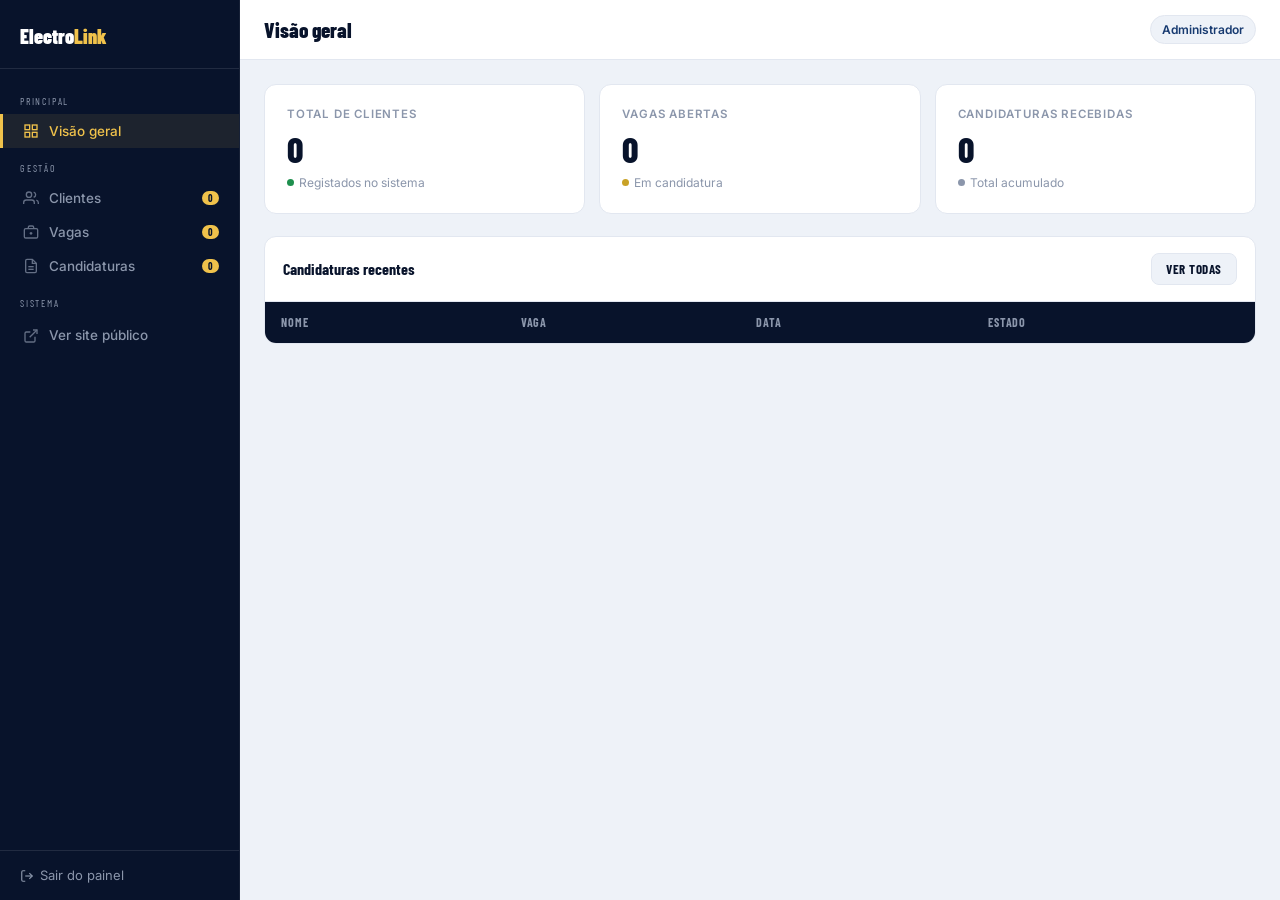
==== admin/index.html @ 3c78218d "feat: lançamento inicial ElectroLink" ====
<!DOCTYPE html>
<html lang="pt-MZ">
<head>
  <meta charset="UTF-8">
  <meta name="viewport" content="width=device-width, initial-scale=1.0">
  <title>ElectroLink — Painel de Administração</title>
  <link rel="preconnect" href="https://fonts.googleapis.com">
  <link rel="preconnect" href="https://fonts.gstatic.com" crossorigin>
  <link href="https://fonts.googleapis.com/css2?family=Barlow+Condensed:wght@500;600;700;800&family=Inter:wght@400;500;600;700&display=swap" rel="stylesheet">
  <link rel="stylesheet" href="../assets/css/admin.css">
</head>
<body>

<!-- ── SIDEBAR ── -->
<aside class="sidebar" id="sidebar">
  <div class="sidebar-logo">
    <!--
      LOGOTIPO — PAINEL
      Ficheiro: assets/images/logo-electrolink.png (versão branca recomendada)
    -->
    <img src="../assets/images/logo-electrolink.png" alt="ElectroLink"
         onerror="this.style.display='none';this.nextElementSibling.style.display='block';">
    <span class="logo-fallback" style="display:none;">Electro<span>Link</span></span>
  </div>

  <nav class="sidebar-nav">
    <div class="nav-section-label">Principal</div>
    <button class="nav-item active" onclick="showPanel('dashboard',this)">
      <svg viewBox="0 0 24 24" fill="none" stroke="currentColor" stroke-width="2"><rect x="3" y="3" width="7" height="7"/><rect x="14" y="3" width="7" height="7"/><rect x="3" y="14" width="7" height="7"/><rect x="14" y="14" width="7" height="7"/></svg>
      Visão geral
    </button>

    <div class="nav-section-label">Gestão</div>
    <button class="nav-item" onclick="showPanel('clientes',this)">
      <svg viewBox="0 0 24 24" fill="none" stroke="currentColor" stroke-width="2"><path d="M17 21v-2a4 4 0 00-4-4H5a4 4 0 00-4 4v2"/><circle cx="9" cy="7" r="4"/><path d="M23 21v-2a4 4 0 00-3-3.87"/><path d="M16 3.13a4 4 0 010 7.75"/></svg>
      Clientes
      <span class="nav-badge" id="badge-clientes">0</span>
    </button>
    <button class="nav-item" onclick="showPanel('vagas',this)">
      <svg viewBox="0 0 24 24" fill="none" stroke="currentColor" stroke-width="2"><rect x="2" y="7" width="20" height="14" rx="2"/><path d="M16 7V5a2 2 0 00-2-2h-4a2 2 0 00-2 2v2"/><line x1="12" y1="12" x2="12" y2="16"/><line x1="10" y1="14" x2="14" y2="14"/></svg>
      Vagas
      <span class="nav-badge" id="badge-vagas">0</span>
    </button>
    <button class="nav-item" onclick="showPanel('candidaturas',this)">
      <svg viewBox="0 0 24 24" fill="none" stroke="currentColor" stroke-width="2"><path d="M14 2H6a2 2 0 00-2 2v16a2 2 0 002 2h12a2 2 0 002-2V8z"/><path d="M14 2v6h6"/><line x1="16" y1="13" x2="8" y2="13"/><line x1="16" y1="17" x2="8" y2="17"/></svg>
      Candidaturas
      <span class="nav-badge" id="badge-candidaturas">0</span>
    </button>

    <div class="nav-section-label">Sistema</div>
    <a class="nav-item" href="../index.html" target="_blank">
      <svg viewBox="0 0 24 24" fill="none" stroke="currentColor" stroke-width="2"><path d="M18 13v6a2 2 0 01-2 2H5a2 2 0 01-2-2V8a2 2 0 012-2h6"/><polyline points="15 3 21 3 21 9"/><line x1="10" y1="14" x2="21" y2="3"/></svg>
      Ver site público
    </a>
  </nav>

  <div class="sidebar-footer">
    <a href="#" onclick="handleLogout(event)">
      <svg viewBox="0 0 24 24" fill="none" stroke="currentColor" stroke-width="2" style="width:14px;height:14px;"><path d="M9 21H5a2 2 0 01-2-2V5a2 2 0 012-2h4"/><polyline points="16 17 21 12 16 7"/><line x1="21" y1="12" x2="9" y2="12"/></svg>
      Sair do painel
    </a>
  </div>
</aside>

<!-- ── MAIN ── -->
<div class="main">

  <header class="topbar">
    <div style="display:flex;align-items:center;gap:10px;">
      <button class="btn-t ghost" id="sidebarToggle" style="display:none;" onclick="document.getElementById('sidebar').classList.toggle('open')">
        <svg viewBox="0 0 24 24" fill="none" stroke="currentColor" stroke-width="2" style="width:15px;height:15px;"><line x1="3" y1="12" x2="21" y2="12"/><line x1="3" y1="6" x2="21" y2="6"/><line x1="3" y1="18" x2="21" y2="18"/></svg>
      </button>
      <span class="topbar-title" id="topbarTitle">Visão geral</span>
    </div>
    <div class="topbar-right">
      <span class="admin-pill">Administrador</span>
    </div>
  </header>

  <div class="content">

    <!-- ══ DASHBOARD ══ -->
    <div class="panel active" id="panel-dashboard">
      <div class="stats-row">
        <div class="stat-card">
          <div class="s-label">Total de clientes</div>
          <div class="s-value" id="stat-clientes">0</div>
          <div class="s-sub"><span class="dot dot-green"></span>Registados no sistema</div>
        </div>
        <div class="stat-card">
          <div class="s-label">Vagas abertas</div>
          <div class="s-value" id="stat-vagas">0</div>
          <div class="s-sub"><span class="dot dot-gold"></span>Em candidatura</div>
        </div>
        <div class="stat-card">
          <div class="s-label">Candidaturas recebidas</div>
          <div class="s-value" id="stat-candidaturas">0</div>
          <div class="s-sub"><span class="dot dot-gray"></span>Total acumulado</div>
        </div>
      </div>

      <div class="table-wrap">
        <div class="table-title">
          <h3>Candidaturas recentes</h3>
          <button class="btn-t ghost" onclick="showPanel('candidaturas',document.querySelectorAll('.nav-item')[3])">Ver todas</button>
        </div>
        <table>
          <thead><tr><th>Nome</th><th>Vaga</th><th>Data</th><th>Estado</th></tr></thead>
          <tbody id="dash-cand-tbody"></tbody>
        </table>
      </div>
    </div>

    <!-- ══ CLIENTES ══ -->
    <div class="panel" id="panel-clientes">
      <div class="toolbar">
        <div class="toolbar-left">
          <div class="search-box">
            <svg viewBox="0 0 24 24" fill="none" stroke="currentColor" stroke-width="2"><circle cx="11" cy="11" r="8"/><line x1="21" y1="21" x2="16.65" y2="16.65"/></svg>
            <input type="text" placeholder="Pesquisar cliente…" oninput="filterClientes(this.value)">
          </div>
        </div>
        <button class="btn-t primary" onclick="openDrawer('drawer-cliente')">
          <svg viewBox="0 0 24 24" fill="none" stroke="currentColor" stroke-width="2.5" style="width:13px;height:13px;"><line x1="12" y1="5" x2="12" y2="19"/><line x1="5" y1="12" x2="19" y2="12"/></svg>
          Novo cliente
        </button>
      </div>
      <div class="table-wrap">
        <table>
          <thead><tr><th>Nome</th><th>Contacto</th><th>Serviço</th><th>Localidade</th><th>Estado</th><th>Acções</th></tr></thead>
          <tbody id="clientes-tbody"></tbody>
        </table>
      </div>
    </div>

    <!-- ══ VAGAS ══ -->
    <div class="panel" id="panel-vagas">
      <div style="display:flex;justify-content:flex-end;margin-bottom:14px;">
        <button class="btn-t primary" onclick="openDrawer('drawer-vaga')">
          <svg viewBox="0 0 24 24" fill="none" stroke="currentColor" stroke-width="2.5" style="width:13px;height:13px;"><line x1="12" y1="5" x2="12" y2="19"/><line x1="5" y1="12" x2="19" y2="12"/></svg>
          Abrir nova vaga
        </button>
      </div>
      <div id="vagas-list"></div>
    </div>

    <!-- ══ CANDIDATURAS ══ -->
    <div class="panel" id="panel-candidaturas">
      <div class="toolbar">
        <div class="toolbar-left">
          <div class="search-box">
            <svg viewBox="0 0 24 24" fill="none" stroke="currentColor" stroke-width="2"><circle cx="11" cy="11" r="8"/><line x1="21" y1="21" x2="16.65" y2="16.65"/></svg>
            <input type="text" placeholder="Pesquisar candidato…" oninput="filterCandidaturas(this.value)">
          </div>
          <select class="filter-sel" onchange="filterCandByState(this.value)">
            <option value="">Todos os estados</option>
            <option value="pendente">Pendente</option>
            <option value="em-analise">Em análise</option>
            <option value="aprovado">Aprovado</option>
            <option value="rejeitado">Rejeitado</option>
          </select>
        </div>
      </div>
      <div class="table-wrap">
        <table>
          <thead><tr><th>Candidato</th><th>Vaga</th><th>Contacto</th><th>Data</th><th>Estado</th><th>Acções</th></tr></thead>
          <tbody id="candidaturas-tbody"></tbody>
        </table>
      </div>
    </div>

  </div>
</div>

<!-- ── DRAWER CLIENTE ── -->
<div class="drawer-overlay" id="drawer-cliente">
  <div class="drawer">
    <div class="drawer-header">
      <h3>Novo cliente</h3>
      <button class="drawer-close" onclick="closeDrawer('drawer-cliente')">✕</button>
    </div>
    <div class="form-grid">
      <div class="field full"><label>Nome completo *</label><input type="text" id="cli-nome" placeholder="Nome do cliente"></div>
      <div class="field"><label>Telefone *</label><input type="tel" id="cli-tel" placeholder="84 000 0000"></div>
      <div class="field"><label>Email</label><input type="email" id="cli-email" placeholder="email@exemplo.com"></div>
      <div class="field full">
        <label>Serviço *</label>
        <select id="cli-servico">
          <option value="">Seleccionar…</option>
          <option>Instalação Eléctrica</option>
          <option>Projecto de Instalação Eléctrica</option>
          <option>Manutenção Eléctrica</option>
          <option>Refrigeração</option>
          <option>Outro</option>
        </select>
      </div>
      <div class="field full"><label>Localidade</label><input type="text" id="cli-local" placeholder="Bairro / Cidade"></div>
      <div class="field full"><label>Observações</label><textarea id="cli-obs" placeholder="Notas internas sobre o pedido"></textarea></div>
    </div>
    <div class="drawer-actions">
      <button class="btn-t primary" onclick="salvarCliente()">Guardar</button>
      <button class="btn-t ghost" onclick="closeDrawer('drawer-cliente')">Cancelar</button>
    </div>
  </div>
</div>

<!-- ── DRAWER VAGA ── -->
<div class="drawer-overlay" id="drawer-vaga">
  <div class="drawer">
    <div class="drawer-header">
      <h3>Abrir nova vaga</h3>
      <button class="drawer-close" onclick="closeDrawer('drawer-vaga')">✕</button>
    </div>
    <div class="form-grid">
      <div class="field full"><label>Título da vaga *</label><input type="text" id="vaga-titulo" placeholder="Ex: Técnico Electricista"></div>
      <div class="field full">
        <label>Área *</label>
        <select id="vaga-area">
          <option value="">Seleccionar…</option>
          <option>Instalação Eléctrica</option>
          <option>Manutenção Eléctrica</option>
          <option>Refrigeração</option>
          <option>Projecto Técnico</option>
          <option>Administrativo</option>
        </select>
      </div>
      <div class="field"><label>Localidade</label><input type="text" id="vaga-local" placeholder="Maputo"></div>
      <div class="field">
        <label>Tipo de contrato</label>
        <select id="vaga-contrato">
          <option>Efectivo</option>
          <option>Prestação de serviços</option>
          <option>Estágio</option>
        </select>
      </div>
      <div class="field"><label>Prazo limite</label><input type="date" id="vaga-prazo"></div>
      <div class="field"><label>Nº de vagas</label><input type="number" id="vaga-num" placeholder="1" min="1"></div>
      <div class="field full"><label>Descrição *</label><textarea id="vaga-desc" rows="5" placeholder="Responsabilidades e requisitos da vaga"></textarea></div>
    </div>
    <div class="drawer-actions">
      <button class="btn-t primary" onclick="salvarVaga()">Publicar vaga</button>
      <button class="btn-t ghost" onclick="closeDrawer('drawer-vaga')">Cancelar</button>
    </div>
  </div>
</div>

<!-- ── DRAWER DETALHE CANDIDATURA ── -->
<div class="drawer-overlay" id="drawer-cand-detail">
  <div class="drawer">
    <div class="drawer-header">
      <h3>Detalhe da candidatura</h3>
      <button class="drawer-close" onclick="closeDrawer('drawer-cand-detail')">✕</button>
    </div>
    <div id="cand-detail-content"></div>
    <div class="drawer-actions" id="cand-detail-actions"></div>
  </div>
</div>

<script src="../assets/js/admin.js"></script>
</body>
</html>
---- assets/css/admin.css ----
/* ═══════════════════════════════════════════════
   ElectroLink — admin.css
   ═══════════════════════════════════════════════ */

:root {
  --navy-deep:  #08132b;
  --navy:       #0f2957;
  --navy-mid:   #173a70;
  --gold:       #c9a227;
  --gold-bright:#f0c24b;
  --white:      #ffffff;
  --ice:        #eef2f8;
  --gray-100:   #f6f8fc;
  --gray-200:   #e2e7f0;
  --gray-400:   #8b96ab;
  --gray-600:   #5a657c;
  --green:      #1e8f4e;
  --green-bg:   rgba(46,160,90,0.12);
  --red:        #c0392b;
  --red-bg:     rgba(192,57,43,0.10);
  --line:       rgba(255,255,255,0.10);
  --radius:     12px;
  --sidebar-w:  240px;
}

*, *::before, *::after { margin:0; padding:0; box-sizing:border-box; }
body { font-family:'Inter',sans-serif; background:var(--ice); color:var(--navy-deep); line-height:1.6; min-height:100vh; display:flex; -webkit-font-smoothing:antialiased; }
a { text-decoration:none; color:inherit; }
ul { list-style:none; }
button { cursor:pointer; font-family:inherit; }
h1,h2,h3,h4 { font-family:'Barlow Condensed',sans-serif; font-weight:800; line-height:1.1; }
input,select,textarea { font-family:'Inter',sans-serif; }

/* ── SIDEBAR ── */
.sidebar {
  width:var(--sidebar-w); flex-shrink:0;
  background:var(--navy-deep);
  display:flex; flex-direction:column;
  min-height:100vh; position:sticky; top:0;
  border-right:1px solid rgba(255,255,255,0.06);
}
.sidebar-logo {
  padding:20px 20px 16px;
  border-bottom:1px solid var(--line);
  display:flex; align-items:center; gap:10px;
}
.sidebar-logo img { height:30px; width:auto; }
.logo-fallback { font-family:'Barlow Condensed',sans-serif; font-weight:900; font-size:20px; color:var(--white); }
.logo-fallback span { color:var(--gold-bright); }

.sidebar-nav { flex:1; padding:12px 0; }
.nav-section-label {
  font-family:'Barlow Condensed',sans-serif; font-size:10px; letter-spacing:0.18em;
  text-transform:uppercase; color:var(--gray-400); padding:12px 20px 5px;
}
.nav-item {
  display:flex; align-items:center; gap:10px;
  padding:9px 20px; font-size:13.5px; font-weight:500;
  color:var(--gray-400); cursor:pointer; border:none; background:none;
  width:100%; text-align:left; border-left:3px solid transparent;
  transition:all 0.15s;
}
.nav-item svg { width:16px; height:16px; flex-shrink:0; opacity:0.7; }
.nav-item:hover { background:rgba(255,255,255,0.05); color:var(--white); }
.nav-item.active { background:rgba(240,194,75,0.09); color:var(--gold-bright); border-left-color:var(--gold-bright); }
.nav-item.active svg { opacity:1; }
.nav-badge {
  margin-left:auto; background:var(--gold-bright); color:var(--navy-deep);
  font-size:10px; font-weight:700; padding:1px 6px; border-radius:999px;
  font-family:'Barlow Condensed',sans-serif;
}
.sidebar-footer { padding:14px 20px; border-top:1px solid var(--line); }
.sidebar-footer a { color:var(--gray-400); display:flex; align-items:center; gap:6px; font-size:13px; }
.sidebar-footer a:hover { color:var(--gold-bright); }

/* ── MAIN ── */
.main { flex:1; display:flex; flex-direction:column; min-height:100vh; overflow:hidden; }

.topbar {
  background:var(--white); border-bottom:1px solid var(--gray-200);
  padding:0 24px; height:60px;
  display:flex; align-items:center; justify-content:space-between;
  position:sticky; top:0; z-index:10;
}
.topbar-title { font-family:'Barlow Condensed',sans-serif; font-size:21px; font-weight:800; color:var(--navy-deep); }
.topbar-right { display:flex; align-items:center; gap:12px; }
.admin-pill { font-size:12px; font-weight:600; color:var(--navy-mid); background:var(--ice); border:1px solid var(--gray-200); padding:4px 11px; border-radius:999px; }

.btn-t {
  display:inline-flex; align-items:center; gap:6px;
  padding:7px 14px; border-radius:8px; font-size:13px; font-weight:700;
  font-family:'Barlow Condensed',sans-serif; letter-spacing:0.04em; text-transform:uppercase;
  border:1px solid transparent; cursor:pointer; transition:all 0.15s;
}
.btn-t.primary { background:var(--gold); color:var(--navy-deep); border-color:var(--gold); }
.btn-t.primary:hover { background:var(--gold-bright); }
.btn-t.ghost { background:var(--ice); color:var(--navy-deep); border-color:var(--gray-200); }
.btn-t.ghost:hover { border-color:var(--gold); color:var(--gold); }
.btn-t.danger { background:var(--red-bg); color:var(--red); border-color:rgba(192,57,43,0.25); }
.btn-t.danger:hover { background:var(--red); color:var(--white); }
.btn-t svg { width:13px; height:13px; }

.content { flex:1; padding:24px; }

/* ── PAINÉIS ── */
.panel { display:none; }
.panel.active { display:block; }

/* ── STATS ── */
.stats-row { display:grid; grid-template-columns:repeat(3,1fr); gap:14px; margin-bottom:22px; }
.stat-card { background:var(--white); border:1px solid var(--gray-200); border-radius:var(--radius); padding:20px 22px; }
.stat-card .s-label { font-size:11.5px; font-weight:600; color:var(--gray-400); text-transform:uppercase; letter-spacing:0.07em; margin-bottom:8px; }
.stat-card .s-value { font-family:'Barlow Condensed',sans-serif; font-size:36px; font-weight:800; color:var(--navy-deep); line-height:1; }
.stat-card .s-sub { font-size:12px; color:var(--gray-400); margin-top:6px; display:flex; align-items:center; gap:5px; }
.dot { width:7px; height:7px; border-radius:50%; display:inline-block; }
.dot-green { background:var(--green); }
.dot-gold  { background:var(--gold); }
.dot-gray  { background:var(--gray-400); }

/* ── TOOLBAR ── */
.toolbar {
  display:flex; align-items:center; justify-content:space-between; flex-wrap:wrap; gap:10px;
  background:var(--white); border:1px solid var(--gray-200); border-radius:var(--radius);
  padding:12px 16px; margin-bottom:14px;
}
.toolbar-left { display:flex; align-items:center; gap:8px; flex-wrap:wrap; }
.search-box { display:flex; align-items:center; gap:7px; background:var(--ice); border:1px solid var(--gray-200); border-radius:8px; padding:6px 12px; }
.search-box svg { width:14px; height:14px; color:var(--gray-400); flex-shrink:0; }
.search-box input { border:none; background:transparent; font-size:13px; color:var(--navy-deep); outline:none; width:170px; }
.search-box input::placeholder { color:var(--gray-400); }
.filter-sel { background:var(--ice); border:1px solid var(--gray-200); border-radius:8px; padding:7px 10px; font-size:13px; color:var(--navy-deep); outline:none; cursor:pointer; }

/* ── TABELA ── */
.table-wrap { background:var(--white); border:1px solid var(--gray-200); border-radius:var(--radius); overflow:hidden; }
.table-title { padding:16px 18px; border-bottom:1px solid var(--gray-200); display:flex; justify-content:space-between; align-items:center; }
.table-title h3 { font-size:16px; font-weight:700; }
table { width:100%; border-collapse:collapse; font-size:13.5px; }
thead tr { background:var(--navy-deep); }
thead th { padding:11px 16px; text-align:left; font-family:'Barlow Condensed',sans-serif; font-weight:700; font-size:12px; letter-spacing:0.07em; text-transform:uppercase; color:var(--gray-400); }
tbody tr { border-bottom:1px solid var(--gray-200); transition:background 0.12s; }
tbody tr:last-child { border-bottom:none; }
tbody tr:hover { background:var(--gray-100); }
td { padding:12px 16px; color:var(--navy-deep); vertical-align:middle; }
td.muted { color:var(--gray-600); }

/* ── BADGE ── */
.badge {
  display:inline-flex; align-items:center; gap:4px;
  font-family:'Barlow Condensed',sans-serif; font-size:11px; font-weight:700;
  letter-spacing:0.06em; text-transform:uppercase; padding:3px 9px; border-radius:999px;
}
.b-green  { background:var(--green-bg); color:var(--green); }
.b-gold   { background:rgba(201,162,39,0.13); color:var(--gold); }
.b-gray   { background:var(--gray-200); color:var(--gray-600); }
.b-red    { background:var(--red-bg); color:var(--red); }
.b-navy   { background:rgba(15,41,87,0.1); color:var(--navy-mid); }

/* ── ACÇÕES ── */
.actions { display:flex; align-items:center; gap:5px; }
.btn-a {
  display:inline-flex; align-items:center; gap:3px;
  padding:4px 9px; border-radius:6px; font-size:11.5px; font-weight:700;
  font-family:'Barlow Condensed',sans-serif; letter-spacing:0.04em; text-transform:uppercase;
  border:1px solid transparent; cursor:pointer; transition:all 0.15s; background:none;
}
.btn-a svg { width:12px; height:12px; }
.btn-a.view   { color:var(--navy-mid); border-color:var(--gray-200); }
.btn-a.view:hover   { background:var(--navy-mid); color:var(--white); }
.btn-a.edit   { color:var(--gold); border-color:rgba(201,162,39,0.3); }
.btn-a.edit:hover   { background:var(--gold); color:var(--navy-deep); }
.btn-a.del    { color:var(--red); border-color:rgba(192,57,43,0.2); }
.btn-a.del:hover    { background:var(--red); color:var(--white); }
.btn-a.close-v { color:var(--gray-600); border-color:var(--gray-200); }
.btn-a.close-v:hover { background:var(--gray-200); }

/* ── EMPTY STATE ── */
.empty-state { padding:48px 20px; text-align:center; display:flex; flex-direction:column; align-items:center; gap:10px; }
.empty-state svg { width:36px; height:36px; color:var(--gray-400); opacity:0.45; }
.empty-state strong { font-family:'Barlow Condensed',sans-serif; font-size:18px; color:var(--gray-600); }
.empty-state p { font-size:13.5px; color:var(--gray-400); max-width:280px; }

/* ── DRAWER ── */
.drawer-overlay {
  position:fixed; inset:0; z-index:200;
  background:rgba(8,19,43,0.6);
  opacity:0; visibility:hidden; transition:opacity .2s, visibility .2s;
  display:flex; justify-content:flex-end;
}
.drawer-overlay.open { opacity:1; visibility:visible; }
.drawer {
  width:100%; max-width:500px; background:var(--white);
  height:100%; overflow-y:auto; padding:26px;
  transform:translateX(28px); transition:transform .22s ease;
}
.drawer-overlay.open .drawer { transform:translateX(0); }
.drawer-header { display:flex; justify-content:space-between; align-items:center; margin-bottom:22px; padding-bottom:16px; border-bottom:1px solid var(--gray-200); }
.drawer-header h3 { font-size:21px; }
.drawer-close { background:none; border:none; font-size:20px; cursor:pointer; color:var(--gray-400); padding:4px; }
.drawer-close:hover { color:var(--navy-deep); }

.form-grid { display:grid; grid-template-columns:1fr 1fr; gap:14px; }
.form-grid .full { grid-column:1/-1; }
.field { display:flex; flex-direction:column; gap:4px; }
.field label { font-size:12px; font-weight:600; color:var(--gray-600); }
.field input, .field select, .field textarea {
  border:1px solid var(--gray-200); border-radius:8px; padding:8px 12px;
  font-size:13.5px; color:var(--navy-deep); outline:none; transition:border-color 0.15s;
}
.field input:focus, .field select:focus, .field textarea:focus { border-color:var(--gold); }
.field textarea { resize:vertical; min-height:85px; }
.drawer-actions { display:flex; gap:10px; margin-top:20px; padding-top:16px; border-top:1px solid var(--gray-200); }

/* ── DETALHE CANDIDATURA ── */
.detail-section { margin-bottom:20px; }
.detail-section h4 { font-family:'Barlow Condensed',sans-serif; font-size:12px; letter-spacing:0.12em; text-transform:uppercase; color:var(--gray-400); border-bottom:1px solid var(--gray-200); padding-bottom:5px; margin-bottom:10px; }
.detail-row { display:flex; gap:10px; font-size:13px; margin-bottom:7px; }
.detail-row b { color:var(--navy-deep); min-width:110px; flex-shrink:0; }
.detail-row span { color:var(--gray-600); }

/* ── VAGA CARD ── */
.vaga-card {
  background:var(--white); border:1px solid var(--gray-200); border-radius:var(--radius);
  padding:20px 22px; margin-bottom:12px;
  display:grid; grid-template-columns:1fr auto; gap:14px; align-items:center;
  transition:border-color 0.18s;
}
.vaga-card:hover { border-color:var(--gold); }
.vaga-card h3 { font-size:19px; color:var(--navy-deep); margin-bottom:4px; }
.vaga-meta { font-size:12.5px; color:var(--gray-400); display:flex; gap:12px; flex-wrap:wrap; margin-top:7px; }
.vaga-meta span { display:inline-flex; align-items:center; gap:4px; }
.vaga-meta svg { width:12px; height:12px; }
.vaga-acts { display:flex; flex-direction:column; align-items:flex-end; gap:7px; }

/* ── RESPONSIVE ── */
@media(max-width:860px) {
  .stats-row { grid-template-columns:1fr 1fr; }
  .sidebar { position:fixed; left:-100%; z-index:100; transition:left .25s; }
  .sidebar.open { left:0; }
}
@media(max-width:560px) {
  .stats-row { grid-template-columns:1fr; }
  .form-grid { grid-template-columns:1fr; }
  .content { padding:14px; }
  .topbar { padding:0 14px; }
}
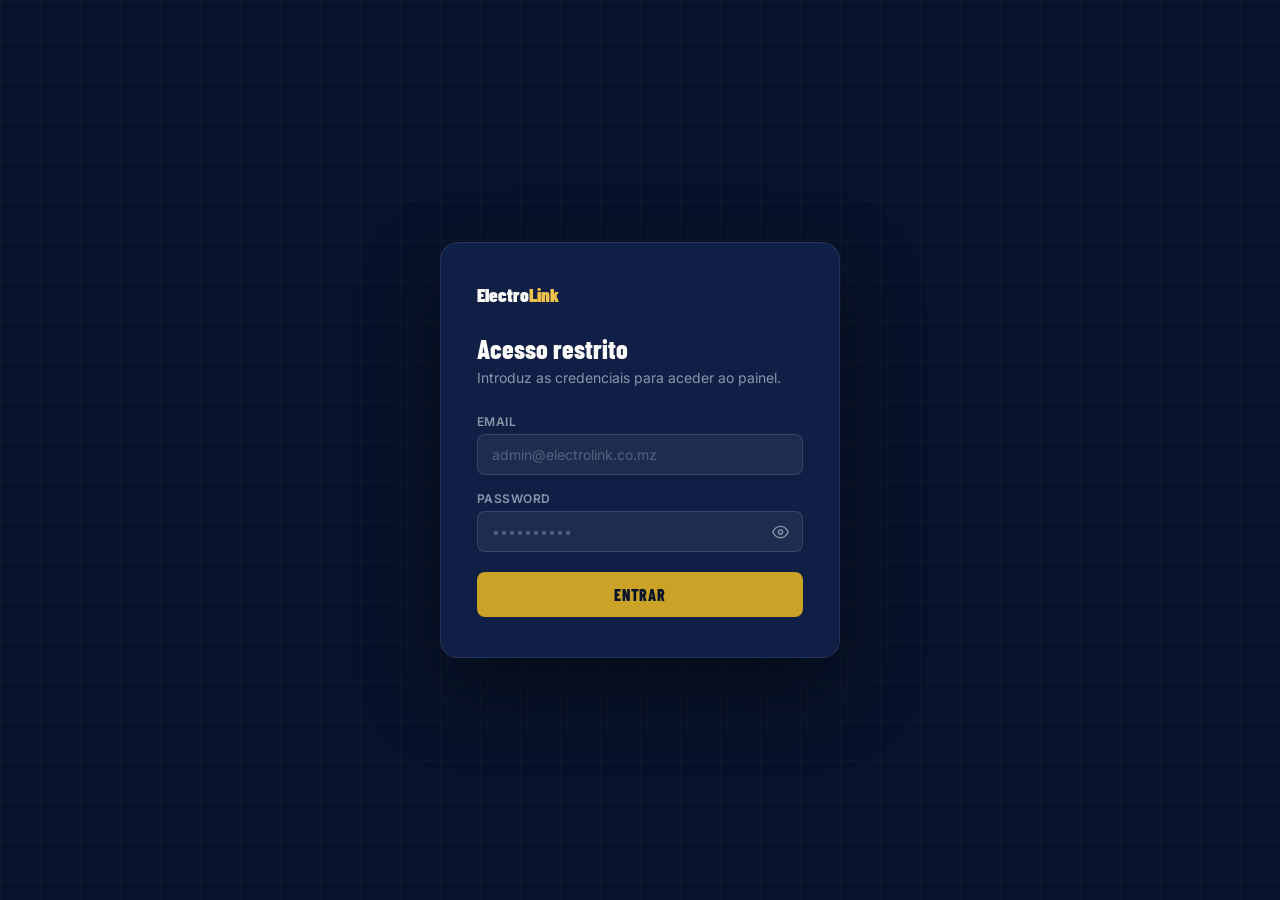
==== commit 288d1377: "feat: formulário integrado com Formspree e painel admin" ====
--- a/admin/index.html
+++ b/admin/index.html
@@ -11,250 +11,296 @@
 </head>
 <body>
 
-<!-- ── SIDEBAR ── -->
-<aside class="sidebar" id="sidebar">
-  <div class="sidebar-logo">
-    <!--
-      LOGOTIPO — PAINEL
-      Ficheiro: assets/images/logo-electrolink.png (versão branca recomendada)
-    -->
-    <img src="../assets/images/logo-electrolink.png" alt="ElectroLink"
-         onerror="this.style.display='none';this.nextElementSibling.style.display='block';">
-    <span class="logo-fallback" style="display:none;">Electro<span>Link</span></span>
-  </div>
-
-  <nav class="sidebar-nav">
-    <div class="nav-section-label">Principal</div>
-    <button class="nav-item active" onclick="showPanel('dashboard',this)">
-      <svg viewBox="0 0 24 24" fill="none" stroke="currentColor" stroke-width="2"><rect x="3" y="3" width="7" height="7"/><rect x="14" y="3" width="7" height="7"/><rect x="3" y="14" width="7" height="7"/><rect x="14" y="14" width="7" height="7"/></svg>
-      Visão geral
-    </button>
-
-    <div class="nav-section-label">Gestão</div>
-    <button class="nav-item" onclick="showPanel('clientes',this)">
-      <svg viewBox="0 0 24 24" fill="none" stroke="currentColor" stroke-width="2"><path d="M17 21v-2a4 4 0 00-4-4H5a4 4 0 00-4 4v2"/><circle cx="9" cy="7" r="4"/><path d="M23 21v-2a4 4 0 00-3-3.87"/><path d="M16 3.13a4 4 0 010 7.75"/></svg>
-      Clientes
-      <span class="nav-badge" id="badge-clientes">0</span>
-    </button>
-    <button class="nav-item" onclick="showPanel('vagas',this)">
-      <svg viewBox="0 0 24 24" fill="none" stroke="currentColor" stroke-width="2"><rect x="2" y="7" width="20" height="14" rx="2"/><path d="M16 7V5a2 2 0 00-2-2h-4a2 2 0 00-2 2v2"/><line x1="12" y1="12" x2="12" y2="16"/><line x1="10" y1="14" x2="14" y2="14"/></svg>
-      Vagas
-      <span class="nav-badge" id="badge-vagas">0</span>
-    </button>
-    <button class="nav-item" onclick="showPanel('candidaturas',this)">
-      <svg viewBox="0 0 24 24" fill="none" stroke="currentColor" stroke-width="2"><path d="M14 2H6a2 2 0 00-2 2v16a2 2 0 002 2h12a2 2 0 002-2V8z"/><path d="M14 2v6h6"/><line x1="16" y1="13" x2="8" y2="13"/><line x1="16" y1="17" x2="8" y2="17"/></svg>
-      Candidaturas
-      <span class="nav-badge" id="badge-candidaturas">0</span>
-    </button>
-
-    <div class="nav-section-label">Sistema</div>
-    <a class="nav-item" href="../index.html" target="_blank">
-      <svg viewBox="0 0 24 24" fill="none" stroke="currentColor" stroke-width="2"><path d="M18 13v6a2 2 0 01-2 2H5a2 2 0 01-2-2V8a2 2 0 012-2h6"/><polyline points="15 3 21 3 21 9"/><line x1="10" y1="14" x2="21" y2="3"/></svg>
-      Ver site público
-    </a>
-  </nav>
-
-  <div class="sidebar-footer">
-    <a href="#" onclick="handleLogout(event)">
-      <svg viewBox="0 0 24 24" fill="none" stroke="currentColor" stroke-width="2" style="width:14px;height:14px;"><path d="M9 21H5a2 2 0 01-2-2V5a2 2 0 012-2h4"/><polyline points="16 17 21 12 16 7"/><line x1="21" y1="12" x2="9" y2="12"/></svg>
-      Sair do painel
-    </a>
-  </div>
-</aside>
-
-<!-- ── MAIN ── -->
-<div class="main">
-
-  <header class="topbar">
-    <div style="display:flex;align-items:center;gap:10px;">
-      <button class="btn-t ghost" id="sidebarToggle" style="display:none;" onclick="document.getElementById('sidebar').classList.toggle('open')">
-        <svg viewBox="0 0 24 24" fill="none" stroke="currentColor" stroke-width="2" style="width:15px;height:15px;"><line x1="3" y1="12" x2="21" y2="12"/><line x1="3" y1="6" x2="21" y2="6"/><line x1="3" y1="18" x2="21" y2="18"/></svg>
-      </button>
-      <span class="topbar-title" id="topbarTitle">Visão geral</span>
-    </div>
-    <div class="topbar-right">
-      <span class="admin-pill">Administrador</span>
-    </div>
-  </header>
-
-  <div class="content">
-
-    <!-- ══ DASHBOARD ══ -->
-    <div class="panel active" id="panel-dashboard">
-      <div class="stats-row">
-        <div class="stat-card">
-          <div class="s-label">Total de clientes</div>
-          <div class="s-value" id="stat-clientes">0</div>
-          <div class="s-sub"><span class="dot dot-green"></span>Registados no sistema</div>
-        </div>
-        <div class="stat-card">
-          <div class="s-label">Vagas abertas</div>
-          <div class="s-value" id="stat-vagas">0</div>
-          <div class="s-sub"><span class="dot dot-gold"></span>Em candidatura</div>
-        </div>
-        <div class="stat-card">
-          <div class="s-label">Candidaturas recebidas</div>
-          <div class="s-value" id="stat-candidaturas">0</div>
-          <div class="s-sub"><span class="dot dot-gray"></span>Total acumulado</div>
-        </div>
-      </div>
-
-      <div class="table-wrap">
-        <div class="table-title">
-          <h3>Candidaturas recentes</h3>
-          <button class="btn-t ghost" onclick="showPanel('candidaturas',document.querySelectorAll('.nav-item')[3])">Ver todas</button>
-        </div>
-        <table>
-          <thead><tr><th>Nome</th><th>Vaga</th><th>Data</th><th>Estado</th></tr></thead>
-          <tbody id="dash-cand-tbody"></tbody>
-        </table>
-      </div>
-    </div>
-
-    <!-- ══ CLIENTES ══ -->
-    <div class="panel" id="panel-clientes">
-      <div class="toolbar">
-        <div class="toolbar-left">
-          <div class="search-box">
-            <svg viewBox="0 0 24 24" fill="none" stroke="currentColor" stroke-width="2"><circle cx="11" cy="11" r="8"/><line x1="21" y1="21" x2="16.65" y2="16.65"/></svg>
-            <input type="text" placeholder="Pesquisar cliente…" oninput="filterClientes(this.value)">
-          </div>
-        </div>
-        <button class="btn-t primary" onclick="openDrawer('drawer-cliente')">
-          <svg viewBox="0 0 24 24" fill="none" stroke="currentColor" stroke-width="2.5" style="width:13px;height:13px;"><line x1="12" y1="5" x2="12" y2="19"/><line x1="5" y1="12" x2="19" y2="12"/></svg>
-          Novo cliente
-        </button>
-      </div>
-      <div class="table-wrap">
-        <table>
-          <thead><tr><th>Nome</th><th>Contacto</th><th>Serviço</th><th>Localidade</th><th>Estado</th><th>Acções</th></tr></thead>
-          <tbody id="clientes-tbody"></tbody>
-        </table>
-      </div>
-    </div>
-
-    <!-- ══ VAGAS ══ -->
-    <div class="panel" id="panel-vagas">
-      <div style="display:flex;justify-content:flex-end;margin-bottom:14px;">
-        <button class="btn-t primary" onclick="openDrawer('drawer-vaga')">
-          <svg viewBox="0 0 24 24" fill="none" stroke="currentColor" stroke-width="2.5" style="width:13px;height:13px;"><line x1="12" y1="5" x2="12" y2="19"/><line x1="5" y1="12" x2="19" y2="12"/></svg>
-          Abrir nova vaga
-        </button>
-      </div>
-      <div id="vagas-list"></div>
-    </div>
-
-    <!-- ══ CANDIDATURAS ══ -->
-    <div class="panel" id="panel-candidaturas">
-      <div class="toolbar">
-        <div class="toolbar-left">
-          <div class="search-box">
-            <svg viewBox="0 0 24 24" fill="none" stroke="currentColor" stroke-width="2"><circle cx="11" cy="11" r="8"/><line x1="21" y1="21" x2="16.65" y2="16.65"/></svg>
-            <input type="text" placeholder="Pesquisar candidato…" oninput="filterCandidaturas(this.value)">
-          </div>
-          <select class="filter-sel" onchange="filterCandByState(this.value)">
-            <option value="">Todos os estados</option>
-            <option value="pendente">Pendente</option>
-            <option value="em-analise">Em análise</option>
-            <option value="aprovado">Aprovado</option>
-            <option value="rejeitado">Rejeitado</option>
-          </select>
-        </div>
-      </div>
-      <div class="table-wrap">
-        <table>
-          <thead><tr><th>Candidato</th><th>Vaga</th><th>Contacto</th><th>Data</th><th>Estado</th><th>Acções</th></tr></thead>
-          <tbody id="candidaturas-tbody"></tbody>
-        </table>
-      </div>
-    </div>
-
+<!-- ══ ECRÃ DE LOGIN ══ -->
+<div class="login-screen" id="loginScreen">
+  <div class="login-card">
+    <div class="login-logo">
+      <img src="../assets/images/logo-electrolink.png" alt="ElectroLink"
+           onerror="this.style.display='none';this.nextElementSibling.style.display='flex';">
+      <span class="logo-fallback" style="display:none;">Electro<span>Link</span></span>
+    </div>
+    <h2>Acesso restrito</h2>
+    <p>Introduz as credenciais para aceder ao painel.</p>
+    <form id="loginForm" onsubmit="handleLogin(event)">
+      <div class="login-field">
+        <label for="loginEmail">Email</label>
+        <input type="email" id="loginEmail" placeholder="admin@electrolink.co.mz" required autocomplete="username">
+      </div>
+      <div class="login-field">
+        <label for="loginPassword">Password</label>
+        <div class="pw-wrap">
+          <input type="password" id="loginPassword" placeholder="••••••••••" required autocomplete="current-password">
+          <button type="button" class="pw-toggle" id="pwToggle" aria-label="Mostrar password">
+            <svg id="eyeIcon" viewBox="0 0 24 24" fill="none" stroke="currentColor" stroke-width="2"><path d="M1 12s4-8 11-8 11 8 11 8-4 8-11 8-11-8-11-8z"/><circle cx="12" cy="12" r="3"/></svg>
+          </button>
+        </div>
+      </div>
+      <div class="login-error" id="loginError">Email ou password incorrectos.</div>
+      <button type="submit" class="btn-login" id="loginBtn">Entrar</button>
+    </form>
   </div>
 </div>
 
-<!-- ── DRAWER CLIENTE ── -->
-<div class="drawer-overlay" id="drawer-cliente">
-  <div class="drawer">
-    <div class="drawer-header">
-      <h3>Novo cliente</h3>
-      <button class="drawer-close" onclick="closeDrawer('drawer-cliente')">✕</button>
-    </div>
-    <div class="form-grid">
-      <div class="field full"><label>Nome completo *</label><input type="text" id="cli-nome" placeholder="Nome do cliente"></div>
-      <div class="field"><label>Telefone *</label><input type="tel" id="cli-tel" placeholder="84 000 0000"></div>
-      <div class="field"><label>Email</label><input type="email" id="cli-email" placeholder="email@exemplo.com"></div>
-      <div class="field full">
-        <label>Serviço *</label>
-        <select id="cli-servico">
-          <option value="">Seleccionar…</option>
-          <option>Instalação Eléctrica</option>
-          <option>Projecto de Instalação Eléctrica</option>
-          <option>Manutenção Eléctrica</option>
-          <option>Refrigeração</option>
-          <option>Outro</option>
-        </select>
-      </div>
-      <div class="field full"><label>Localidade</label><input type="text" id="cli-local" placeholder="Bairro / Cidade"></div>
-      <div class="field full"><label>Observações</label><textarea id="cli-obs" placeholder="Notas internas sobre o pedido"></textarea></div>
-    </div>
-    <div class="drawer-actions">
-      <button class="btn-t primary" onclick="salvarCliente()">Guardar</button>
-      <button class="btn-t ghost" onclick="closeDrawer('drawer-cliente')">Cancelar</button>
+<!-- ══ PAINEL (oculto até ao login) ══ -->
+<div class="admin-app" id="adminApp" style="display:none;">
+
+  <!-- OVERLAY mobile para fechar sidebar -->
+  <div class="sidebar-overlay" id="sidebarOverlay" onclick="closeSidebar()"></div>
+
+  <!-- ── SIDEBAR ── -->
+  <aside class="sidebar" id="sidebar">
+    <div class="sidebar-logo">
+      <img src="../assets/images/logo-electrolink.png" alt="ElectroLink"
+           onerror="this.style.display='none';this.nextElementSibling.style.display='block';">
+      <span class="logo-fallback" style="display:none;">Electro<span>Link</span></span>
+      <button class="sidebar-close-btn" onclick="closeSidebar()" aria-label="Fechar menu">✕</button>
+    </div>
+
+    <nav class="sidebar-nav">
+      <div class="nav-section-label">Principal</div>
+      <button class="nav-item active" onclick="showPanel('dashboard',this)">
+        <svg viewBox="0 0 24 24" fill="none" stroke="currentColor" stroke-width="2"><rect x="3" y="3" width="7" height="7"/><rect x="14" y="3" width="7" height="7"/><rect x="3" y="14" width="7" height="7"/><rect x="14" y="14" width="7" height="7"/></svg>
+        Visão geral
+      </button>
+      <div class="nav-section-label">Gestão</div>
+      <button class="nav-item" onclick="showPanel('clientes',this)">
+        <svg viewBox="0 0 24 24" fill="none" stroke="currentColor" stroke-width="2"><path d="M17 21v-2a4 4 0 00-4-4H5a4 4 0 00-4 4v2"/><circle cx="9" cy="7" r="4"/><path d="M23 21v-2a4 4 0 00-3-3.87"/><path d="M16 3.13a4 4 0 010 7.75"/></svg>
+        Clientes
+        <span class="nav-badge" id="badge-clientes">0</span>
+      </button>
+      <button class="nav-item" onclick="showPanel('vagas',this)">
+        <svg viewBox="0 0 24 24" fill="none" stroke="currentColor" stroke-width="2"><rect x="2" y="7" width="20" height="14" rx="2"/><path d="M16 7V5a2 2 0 00-2-2h-4a2 2 0 00-2 2v2"/><line x1="12" y1="12" x2="12" y2="16"/><line x1="10" y1="14" x2="14" y2="14"/></svg>
+        Vagas
+        <span class="nav-badge" id="badge-vagas">0</span>
+      </button>
+      <button class="nav-item" onclick="showPanel('candidaturas',this)">
+        <svg viewBox="0 0 24 24" fill="none" stroke="currentColor" stroke-width="2"><path d="M14 2H6a2 2 0 00-2 2v16a2 2 0 002 2h12a2 2 0 002-2V8z"/><path d="M14 2v6h6"/><line x1="16" y1="13" x2="8" y2="13"/><line x1="16" y1="17" x2="8" y2="17"/></svg>
+        Candidaturas
+        <span class="nav-badge" id="badge-candidaturas">0</span>
+      </button>
+      <div class="nav-section-label">Sistema</div>
+      <a class="nav-item" href="../index.html" target="_blank">
+        <svg viewBox="0 0 24 24" fill="none" stroke="currentColor" stroke-width="2"><path d="M18 13v6a2 2 0 01-2 2H5a2 2 0 01-2-2V8a2 2 0 012-2h6"/><polyline points="15 3 21 3 21 9"/><line x1="10" y1="14" x2="21" y2="3"/></svg>
+        Ver site público
+      </a>
+    </nav>
+
+    <div class="sidebar-footer">
+      <div class="admin-user">
+        <div class="admin-avatar">A</div>
+        <div>
+          <div class="admin-name">Administrador</div>
+          <div class="admin-email" id="sessionEmail"></div>
+        </div>
+      </div>
+      <button class="logout-btn" onclick="handleLogout()">
+        <svg viewBox="0 0 24 24" fill="none" stroke="currentColor" stroke-width="2" style="width:14px;height:14px;"><path d="M9 21H5a2 2 0 01-2-2V5a2 2 0 012-2h4"/><polyline points="16 17 21 12 16 7"/><line x1="21" y1="12" x2="9" y2="12"/></svg>
+        Sair
+      </button>
+    </div>
+  </aside>
+
+  <!-- ── MAIN ── -->
+  <div class="main">
+
+    <!-- TOPBAR -->
+    <header class="topbar">
+      <div class="topbar-left">
+        <button class="burger-admin" id="burgerAdmin" onclick="openSidebar()" aria-label="Menu">
+          <span></span><span></span><span></span>
+        </button>
+        <span class="topbar-title" id="topbarTitle">Visão geral</span>
+      </div>
+      <div class="topbar-right">
+        <span class="admin-pill">ElectroLink Admin</span>
+      </div>
+    </header>
+
+    <div class="content">
+
+      <!-- ══ DASHBOARD ══ -->
+      <div class="panel active" id="panel-dashboard">
+        <div class="stats-row">
+          <div class="stat-card">
+            <div class="s-label">Total de clientes</div>
+            <div class="s-value" id="stat-clientes">0</div>
+            <div class="s-sub"><span class="dot dot-green"></span>Registados</div>
+          </div>
+          <div class="stat-card">
+            <div class="s-label">Vagas abertas</div>
+            <div class="s-value" id="stat-vagas">0</div>
+            <div class="s-sub"><span class="dot dot-gold"></span>Em candidatura</div>
+          </div>
+          <div class="stat-card">
+            <div class="s-label">Candidaturas</div>
+            <div class="s-value" id="stat-candidaturas">0</div>
+            <div class="s-sub"><span class="dot dot-gray"></span>Total acumulado</div>
+          </div>
+        </div>
+        <div class="table-wrap">
+          <div class="table-title">
+            <h3>Candidaturas recentes</h3>
+            <button class="btn-t ghost" onclick="showPanel('candidaturas',document.querySelectorAll('.nav-item')[3])">Ver todas</button>
+          </div>
+          <div class="table-scroll">
+            <table>
+              <thead><tr><th>Nome</th><th>Vaga</th><th>Data</th><th>Estado</th></tr></thead>
+              <tbody id="dash-cand-tbody"></tbody>
+            </table>
+          </div>
+        </div>
+      </div>
+
+      <!-- ══ CLIENTES ══ -->
+      <div class="panel" id="panel-clientes">
+        <div class="toolbar">
+          <div class="toolbar-left">
+            <div class="search-box">
+              <svg viewBox="0 0 24 24" fill="none" stroke="currentColor" stroke-width="2"><circle cx="11" cy="11" r="8"/><line x1="21" y1="21" x2="16.65" y2="16.65"/></svg>
+              <input type="text" placeholder="Pesquisar…" oninput="filterClientes(this.value)">
+            </div>
+          </div>
+          <button class="btn-t primary" onclick="openDrawer('drawer-cliente')">
+            <svg viewBox="0 0 24 24" fill="none" stroke="currentColor" stroke-width="2.5" style="width:13px;height:13px;"><line x1="12" y1="5" x2="12" y2="19"/><line x1="5" y1="12" x2="19" y2="12"/></svg>
+            Novo cliente
+          </button>
+        </div>
+        <div class="table-wrap">
+          <div class="table-scroll">
+            <table>
+              <thead><tr><th>Nome</th><th>Contacto</th><th>Serviço</th><th>Localidade</th><th>Estado</th><th>Acções</th></tr></thead>
+              <tbody id="clientes-tbody"></tbody>
+            </table>
+          </div>
+        </div>
+      </div>
+
+      <!-- ══ VAGAS ══ -->
+      <div class="panel" id="panel-vagas">
+        <div style="display:flex;justify-content:flex-end;margin-bottom:14px;">
+          <button class="btn-t primary" onclick="openDrawer('drawer-vaga')">
+            <svg viewBox="0 0 24 24" fill="none" stroke="currentColor" stroke-width="2.5" style="width:13px;height:13px;"><line x1="12" y1="5" x2="12" y2="19"/><line x1="5" y1="12" x2="19" y2="12"/></svg>
+            Abrir nova vaga
+          </button>
+        </div>
+        <div id="vagas-list"></div>
+      </div>
+
+      <!-- ══ CANDIDATURAS ══ -->
+      <div class="panel" id="panel-candidaturas">
+        <div class="toolbar">
+          <div class="toolbar-left">
+            <div class="search-box">
+              <svg viewBox="0 0 24 24" fill="none" stroke="currentColor" stroke-width="2"><circle cx="11" cy="11" r="8"/><line x1="21" y1="21" x2="16.65" y2="16.65"/></svg>
+              <input type="text" placeholder="Pesquisar…" oninput="filterCandidaturas(this.value)">
+            </div>
+            <select class="filter-sel" onchange="filterCandByState(this.value)">
+              <option value="">Todos os estados</option>
+              <option value="pendente">Pendente</option>
+              <option value="em-analise">Em análise</option>
+              <option value="aprovado">Aprovado</option>
+              <option value="rejeitado">Rejeitado</option>
+            </select>
+          </div>
+        </div>
+        <div class="table-wrap">
+          <div class="table-scroll">
+            <table>
+              <thead><tr><th>Candidato</th><th>Vaga</th><th>Contacto</th><th>Data</th><th>Estado</th><th>Acções</th></tr></thead>
+              <tbody id="candidaturas-tbody"></tbody>
+            </table>
+          </div>
+        </div>
+      </div>
+
+    </div><!-- /content -->
+  </div><!-- /main -->
+
+  <!-- ── DRAWER CLIENTE ── -->
+  <div class="drawer-overlay" id="drawer-cliente">
+    <div class="drawer">
+      <div class="drawer-header">
+        <h3>Novo cliente</h3>
+        <button class="drawer-close" onclick="closeDrawer('drawer-cliente')">✕</button>
+      </div>
+      <div class="form-grid">
+        <div class="field full"><label>Nome completo *</label><input type="text" id="cli-nome" placeholder="Nome do cliente"></div>
+        <div class="field"><label>Telefone *</label><input type="tel" id="cli-tel" placeholder="84 000 0000"></div>
+        <div class="field"><label>Email</label><input type="email" id="cli-email" placeholder="email@exemplo.com"></div>
+        <div class="field full">
+          <label>Serviço *</label>
+          <select id="cli-servico">
+            <option value="">Seleccionar…</option>
+            <option>Instalação Eléctrica</option>
+            <option>Projecto de Instalação Eléctrica</option>
+            <option>Manutenção Eléctrica</option>
+            <option>Refrigeração</option>
+            <option>Outro</option>
+          </select>
+        </div>
+        <div class="field full"><label>Localidade</label><input type="text" id="cli-local" placeholder="Bairro / Cidade"></div>
+        <div class="field full"><label>Observações</label><textarea id="cli-obs" placeholder="Notas internas"></textarea></div>
+      </div>
+      <div class="drawer-actions">
+        <button class="btn-t primary" onclick="salvarCliente()">Guardar</button>
+        <button class="btn-t ghost" onclick="closeDrawer('drawer-cliente')">Cancelar</button>
+      </div>
     </div>
   </div>
-</div>
-
-<!-- ── DRAWER VAGA ── -->
-<div class="drawer-overlay" id="drawer-vaga">
-  <div class="drawer">
-    <div class="drawer-header">
-      <h3>Abrir nova vaga</h3>
-      <button class="drawer-close" onclick="closeDrawer('drawer-vaga')">✕</button>
-    </div>
-    <div class="form-grid">
-      <div class="field full"><label>Título da vaga *</label><input type="text" id="vaga-titulo" placeholder="Ex: Técnico Electricista"></div>
-      <div class="field full">
-        <label>Área *</label>
-        <select id="vaga-area">
-          <option value="">Seleccionar…</option>
-          <option>Instalação Eléctrica</option>
-          <option>Manutenção Eléctrica</option>
-          <option>Refrigeração</option>
-          <option>Projecto Técnico</option>
-          <option>Administrativo</option>
-        </select>
-      </div>
-      <div class="field"><label>Localidade</label><input type="text" id="vaga-local" placeholder="Maputo"></div>
-      <div class="field">
-        <label>Tipo de contrato</label>
-        <select id="vaga-contrato">
-          <option>Efectivo</option>
-          <option>Prestação de serviços</option>
-          <option>Estágio</option>
-        </select>
-      </div>
-      <div class="field"><label>Prazo limite</label><input type="date" id="vaga-prazo"></div>
-      <div class="field"><label>Nº de vagas</label><input type="number" id="vaga-num" placeholder="1" min="1"></div>
-      <div class="field full"><label>Descrição *</label><textarea id="vaga-desc" rows="5" placeholder="Responsabilidades e requisitos da vaga"></textarea></div>
-    </div>
-    <div class="drawer-actions">
-      <button class="btn-t primary" onclick="salvarVaga()">Publicar vaga</button>
-      <button class="btn-t ghost" onclick="closeDrawer('drawer-vaga')">Cancelar</button>
+
+  <!-- ── DRAWER VAGA ── -->
+  <div class="drawer-overlay" id="drawer-vaga">
+    <div class="drawer">
+      <div class="drawer-header">
+        <h3>Abrir nova vaga</h3>
+        <button class="drawer-close" onclick="closeDrawer('drawer-vaga')">✕</button>
+      </div>
+      <div class="form-grid">
+        <div class="field full"><label>Título *</label><input type="text" id="vaga-titulo" placeholder="Ex: Técnico Electricista"></div>
+        <div class="field full">
+          <label>Área *</label>
+          <select id="vaga-area">
+            <option value="">Seleccionar…</option>
+            <option>Instalação Eléctrica</option>
+            <option>Manutenção Eléctrica</option>
+            <option>Refrigeração</option>
+            <option>Projecto Técnico</option>
+            <option>Administrativo</option>
+          </select>
+        </div>
+        <div class="field"><label>Localidade</label><input type="text" id="vaga-local" placeholder="Maputo"></div>
+        <div class="field">
+          <label>Contrato</label>
+          <select id="vaga-contrato">
+            <option>Efectivo</option>
+            <option>Prestação de serviços</option>
+            <option>Estágio</option>
+          </select>
+        </div>
+        <div class="field"><label>Prazo limite</label><input type="date" id="vaga-prazo"></div>
+        <div class="field"><label>Nº de vagas</label><input type="number" id="vaga-num" placeholder="1" min="1"></div>
+        <div class="field full"><label>Descrição *</label><textarea id="vaga-desc" rows="5" placeholder="Responsabilidades e requisitos"></textarea></div>
+      </div>
+      <div class="drawer-actions">
+        <button class="btn-t primary" onclick="salvarVaga()">Publicar vaga</button>
+        <button class="btn-t ghost" onclick="closeDrawer('drawer-vaga')">Cancelar</button>
+      </div>
     </div>
   </div>
-</div>
-
-<!-- ── DRAWER DETALHE CANDIDATURA ── -->
-<div class="drawer-overlay" id="drawer-cand-detail">
-  <div class="drawer">
-    <div class="drawer-header">
-      <h3>Detalhe da candidatura</h3>
-      <button class="drawer-close" onclick="closeDrawer('drawer-cand-detail')">✕</button>
-    </div>
-    <div id="cand-detail-content"></div>
-    <div class="drawer-actions" id="cand-detail-actions"></div>
+
+  <!-- ── DRAWER CANDIDATURA ── -->
+  <div class="drawer-overlay" id="drawer-cand-detail">
+    <div class="drawer">
+      <div class="drawer-header">
+        <h3>Detalhe da candidatura</h3>
+        <button class="drawer-close" onclick="closeDrawer('drawer-cand-detail')">✕</button>
+      </div>
+      <div id="cand-detail-content"></div>
+      <div class="drawer-actions" id="cand-detail-actions"></div>
+    </div>
   </div>
-</div>
+
+</div><!-- /admin-app -->
 
 <script src="../assets/js/admin.js"></script>
 </body>
--- a/assets/css/admin.css
+++ b/assets/css/admin.css
@@ -1,6 +1,4 @@
-/* ═══════════════════════════════════════════════
-   ElectroLink — admin.css
-   ═══════════════════════════════════════════════ */
+/* ElectroLink — admin.css */
 
 :root {
   --navy-deep:  #08132b;
@@ -21,44 +19,115 @@
   --line:       rgba(255,255,255,0.10);
   --radius:     12px;
   --sidebar-w:  240px;
+  --topbar-h:   60px;
 }
 
 *, *::before, *::after { margin:0; padding:0; box-sizing:border-box; }
-body { font-family:'Inter',sans-serif; background:var(--ice); color:var(--navy-deep); line-height:1.6; min-height:100vh; display:flex; -webkit-font-smoothing:antialiased; }
+html, body { height:100%; }
+body { font-family:'Inter',sans-serif; background:var(--ice); color:var(--navy-deep); -webkit-font-smoothing:antialiased; }
 a { text-decoration:none; color:inherit; }
 ul { list-style:none; }
-button { cursor:pointer; font-family:inherit; }
-h1,h2,h3,h4 { font-family:'Barlow Condensed',sans-serif; font-weight:800; line-height:1.1; }
+button { cursor:pointer; font-family:inherit; border:none; background:none; }
+h1,h2,h3,h4 { font-family:'Barlow Condensed',sans-serif; font-weight:800; line-height:1.15; }
 input,select,textarea { font-family:'Inter',sans-serif; }
 
-/* ── SIDEBAR ── */
+/* ══ LOGIN ══ */
+.login-screen {
+  min-height:100vh; display:flex; align-items:center; justify-content:center;
+  background:var(--navy-deep); padding:24px;
+  background-image:linear-gradient(rgba(240,194,75,0.03) 1px, transparent 1px),
+    linear-gradient(90deg, rgba(240,194,75,0.03) 1px, transparent 1px);
+  background-size:40px 40px;
+}
+.login-card {
+  background:#0f1f45; border:1px solid rgba(255,255,255,0.08);
+  border-radius:18px; padding:40px 36px; width:100%; max-width:400px;
+  box-shadow:0 32px 80px rgba(0,0,0,0.4);
+}
+.login-logo { margin-bottom:28px; display:flex; align-items:center; gap:10px; }
+.login-logo img { height:34px; width:auto; }
+.login-card h2 { font-size:26px; color:var(--white); margin-bottom:6px; }
+.login-card > p { font-size:14px; color:var(--gray-400); margin-bottom:28px; }
+.login-field { display:flex; flex-direction:column; gap:5px; margin-bottom:16px; }
+.login-field label { font-size:12px; font-weight:600; color:var(--gray-400); letter-spacing:0.04em; text-transform:uppercase; }
+.login-field input {
+  background:rgba(255,255,255,0.06); border:1px solid rgba(255,255,255,0.12);
+  border-radius:8px; padding:11px 14px; font-size:14px; color:var(--white);
+  outline:none; transition:border-color 0.15s; width:100%;
+}
+.login-field input:focus { border-color:var(--gold); }
+.login-field input::placeholder { color:rgba(255,255,255,0.25); }
+.pw-wrap { position:relative; }
+.pw-wrap input { padding-right:42px; }
+.pw-toggle {
+  position:absolute; right:12px; top:50%; transform:translateY(-50%);
+  background:none; border:none; color:var(--gray-400); cursor:pointer; padding:2px;
+}
+.pw-toggle svg { width:17px; height:17px; display:block; }
+.pw-toggle:hover { color:var(--white); }
+.login-error {
+  display:none; background:var(--red-bg); border:1px solid rgba(192,57,43,0.3);
+  color:#f87171; font-size:13px; padding:10px 14px; border-radius:8px;
+  margin-bottom:14px;
+}
+.login-error.visible { display:block; }
+.btn-login {
+  width:100%; padding:13px; border-radius:8px;
+  background:var(--gold); color:var(--navy-deep);
+  font-family:'Barlow Condensed',sans-serif; font-size:16px; font-weight:800;
+  letter-spacing:0.06em; text-transform:uppercase; border:none; cursor:pointer;
+  transition:background 0.15s, transform 0.15s; margin-top:4px;
+}
+.btn-login:hover { background:var(--gold-bright); transform:translateY(-1px); }
+.btn-login:disabled { opacity:0.6; cursor:not-allowed; transform:none; }
+
+/* ══ APP LAYOUT ══ */
+.admin-app { display:flex; min-height:100vh; }
+
+/* Overlay mobile */
+.sidebar-overlay {
+  display:none; position:fixed; inset:0; z-index:149;
+  background:rgba(0,0,0,0.55);
+}
+.sidebar-overlay.open { display:block; }
+
+/* ══ SIDEBAR ══ */
 .sidebar {
   width:var(--sidebar-w); flex-shrink:0;
   background:var(--navy-deep);
   display:flex; flex-direction:column;
-  min-height:100vh; position:sticky; top:0;
+  height:100vh; position:sticky; top:0;
   border-right:1px solid rgba(255,255,255,0.06);
+  transition:transform 0.25s ease;
+  z-index:150;
 }
 .sidebar-logo {
-  padding:20px 20px 16px;
+  padding:18px 16px 14px;
   border-bottom:1px solid var(--line);
-  display:flex; align-items:center; gap:10px;
-}
-.sidebar-logo img { height:30px; width:auto; }
-.logo-fallback { font-family:'Barlow Condensed',sans-serif; font-weight:900; font-size:20px; color:var(--white); }
+  display:flex; align-items:center; gap:10px; min-height:64px;
+}
+.sidebar-logo img { height:28px; width:auto; }
+.logo-fallback { font-family:'Barlow Condensed',sans-serif; font-weight:900; font-size:19px; color:var(--white); }
 .logo-fallback span { color:var(--gold-bright); }
-
-.sidebar-nav { flex:1; padding:12px 0; }
+.sidebar-close-btn {
+  display:none; margin-left:auto; color:var(--gray-400);
+  font-size:18px; padding:4px 6px; background:none; border:none; cursor:pointer;
+}
+.sidebar-close-btn:hover { color:var(--white); }
+
+.sidebar-nav { flex:1; padding:10px 0; overflow-y:auto; }
 .nav-section-label {
   font-family:'Barlow Condensed',sans-serif; font-size:10px; letter-spacing:0.18em;
-  text-transform:uppercase; color:var(--gray-400); padding:12px 20px 5px;
+  text-transform:uppercase; color:var(--gray-400); padding:12px 16px 4px;
 }
 .nav-item {
-  display:flex; align-items:center; gap:10px;
-  padding:9px 20px; font-size:13.5px; font-weight:500;
-  color:var(--gray-400); cursor:pointer; border:none; background:none;
-  width:100%; text-align:left; border-left:3px solid transparent;
-  transition:all 0.15s;
+  display:flex; align-items:center; gap:9px;
+  padding:9px 16px; font-size:13.5px; font-weight:500;
+  color:var(--gray-400); cursor:pointer;
+  width:100%; text-align:left;
+  border-left:3px solid transparent;
+  transition:all 0.15s; border-top:none; border-right:none; border-bottom:none;
+  background:none;
 }
 .nav-item svg { width:16px; height:16px; flex-shrink:0; opacity:0.7; }
 .nav-item:hover { background:rgba(255,255,255,0.05); color:var(--white); }
@@ -66,31 +135,54 @@
 .nav-item.active svg { opacity:1; }
 .nav-badge {
   margin-left:auto; background:var(--gold-bright); color:var(--navy-deep);
-  font-size:10px; font-weight:700; padding:1px 6px; border-radius:999px;
+  font-size:10px; font-weight:800; padding:2px 7px; border-radius:999px;
   font-family:'Barlow Condensed',sans-serif;
 }
-.sidebar-footer { padding:14px 20px; border-top:1px solid var(--line); }
-.sidebar-footer a { color:var(--gray-400); display:flex; align-items:center; gap:6px; font-size:13px; }
-.sidebar-footer a:hover { color:var(--gold-bright); }
-
-/* ── MAIN ── */
-.main { flex:1; display:flex; flex-direction:column; min-height:100vh; overflow:hidden; }
+
+.sidebar-footer {
+  padding:14px 16px; border-top:1px solid var(--line);
+  display:flex; flex-direction:column; gap:10px;
+}
+.admin-user { display:flex; align-items:center; gap:10px; }
+.admin-avatar {
+  width:34px; height:34px; border-radius:50%;
+  background:var(--gold); color:var(--navy-deep);
+  font-family:'Barlow Condensed',sans-serif; font-weight:900; font-size:15px;
+  display:flex; align-items:center; justify-content:center; flex-shrink:0;
+}
+.admin-name { font-size:13px; font-weight:700; color:var(--white); line-height:1.2; }
+.admin-email { font-size:11px; color:var(--gray-400); }
+.logout-btn {
+  display:flex; align-items:center; gap:6px;
+  font-size:12.5px; color:var(--gray-400); background:none; border:none;
+  cursor:pointer; padding:0; transition:color 0.15s;
+}
+.logout-btn:hover { color:var(--gold-bright); }
+
+/* ══ MAIN ══ */
+.main { flex:1; display:flex; flex-direction:column; min-height:100vh; min-width:0; }
 
 .topbar {
   background:var(--white); border-bottom:1px solid var(--gray-200);
-  padding:0 24px; height:60px;
+  padding:0 20px; height:var(--topbar-h);
   display:flex; align-items:center; justify-content:space-between;
   position:sticky; top:0; z-index:10;
 }
-.topbar-title { font-family:'Barlow Condensed',sans-serif; font-size:21px; font-weight:800; color:var(--navy-deep); }
-.topbar-right { display:flex; align-items:center; gap:12px; }
-.admin-pill { font-size:12px; font-weight:600; color:var(--navy-mid); background:var(--ice); border:1px solid var(--gray-200); padding:4px 11px; border-radius:999px; }
-
+.topbar-left { display:flex; align-items:center; gap:12px; }
+.topbar-title { font-family:'Barlow Condensed',sans-serif; font-size:20px; font-weight:800; color:var(--navy-deep); }
+.topbar-right { display:flex; align-items:center; gap:10px; }
+.admin-pill { font-size:11.5px; font-weight:600; color:var(--navy-mid); background:var(--ice); border:1px solid var(--gray-200); padding:4px 11px; border-radius:999px; white-space:nowrap; }
+
+/* Burger do admin */
+.burger-admin { display:none; flex-direction:column; gap:5px; padding:5px; cursor:pointer; }
+.burger-admin span { width:20px; height:2px; background:var(--navy-deep); border-radius:2px; display:block; }
+
+/* ══ BUTTONS ══ */
 .btn-t {
   display:inline-flex; align-items:center; gap:6px;
   padding:7px 14px; border-radius:8px; font-size:13px; font-weight:700;
   font-family:'Barlow Condensed',sans-serif; letter-spacing:0.04em; text-transform:uppercase;
-  border:1px solid transparent; cursor:pointer; transition:all 0.15s;
+  border:1px solid transparent; cursor:pointer; transition:all 0.15s; white-space:nowrap;
 }
 .btn-t.primary { background:var(--gold); color:var(--navy-deep); border-color:var(--gold); }
 .btn-t.primary:hover { background:var(--gold-bright); }
@@ -100,146 +192,130 @@
 .btn-t.danger:hover { background:var(--red); color:var(--white); }
 .btn-t svg { width:13px; height:13px; }
 
-.content { flex:1; padding:24px; }
-
-/* ── PAINÉIS ── */
+/* ══ CONTENT ══ */
+.content { flex:1; padding:20px; }
+
 .panel { display:none; }
 .panel.active { display:block; }
 
-/* ── STATS ── */
-.stats-row { display:grid; grid-template-columns:repeat(3,1fr); gap:14px; margin-bottom:22px; }
-.stat-card { background:var(--white); border:1px solid var(--gray-200); border-radius:var(--radius); padding:20px 22px; }
-.stat-card .s-label { font-size:11.5px; font-weight:600; color:var(--gray-400); text-transform:uppercase; letter-spacing:0.07em; margin-bottom:8px; }
-.stat-card .s-value { font-family:'Barlow Condensed',sans-serif; font-size:36px; font-weight:800; color:var(--navy-deep); line-height:1; }
-.stat-card .s-sub { font-size:12px; color:var(--gray-400); margin-top:6px; display:flex; align-items:center; gap:5px; }
-.dot { width:7px; height:7px; border-radius:50%; display:inline-block; }
+/* Stats */
+.stats-row { display:grid; grid-template-columns:repeat(3,1fr); gap:14px; margin-bottom:20px; }
+.stat-card { background:var(--white); border:1px solid var(--gray-200); border-radius:var(--radius); padding:18px 20px; }
+.s-label { font-size:11px; font-weight:600; color:var(--gray-400); text-transform:uppercase; letter-spacing:0.07em; margin-bottom:8px; }
+.s-value { font-family:'Barlow Condensed',sans-serif; font-size:34px; font-weight:800; color:var(--navy-deep); line-height:1; }
+.s-sub { font-size:11.5px; color:var(--gray-400); margin-top:6px; display:flex; align-items:center; gap:5px; }
+.dot { width:7px; height:7px; border-radius:50%; display:inline-block; flex-shrink:0; }
 .dot-green { background:var(--green); }
 .dot-gold  { background:var(--gold); }
 .dot-gray  { background:var(--gray-400); }
 
-/* ── TOOLBAR ── */
-.toolbar {
-  display:flex; align-items:center; justify-content:space-between; flex-wrap:wrap; gap:10px;
-  background:var(--white); border:1px solid var(--gray-200); border-radius:var(--radius);
-  padding:12px 16px; margin-bottom:14px;
-}
+/* Toolbar */
+.toolbar { display:flex; align-items:center; justify-content:space-between; flex-wrap:wrap; gap:10px; background:var(--white); border:1px solid var(--gray-200); border-radius:var(--radius); padding:12px 16px; margin-bottom:14px; }
 .toolbar-left { display:flex; align-items:center; gap:8px; flex-wrap:wrap; }
 .search-box { display:flex; align-items:center; gap:7px; background:var(--ice); border:1px solid var(--gray-200); border-radius:8px; padding:6px 12px; }
 .search-box svg { width:14px; height:14px; color:var(--gray-400); flex-shrink:0; }
-.search-box input { border:none; background:transparent; font-size:13px; color:var(--navy-deep); outline:none; width:170px; }
+.search-box input { border:none; background:transparent; font-size:13px; color:var(--navy-deep); outline:none; width:150px; }
 .search-box input::placeholder { color:var(--gray-400); }
 .filter-sel { background:var(--ice); border:1px solid var(--gray-200); border-radius:8px; padding:7px 10px; font-size:13px; color:var(--navy-deep); outline:none; cursor:pointer; }
 
-/* ── TABELA ── */
+/* Table */
 .table-wrap { background:var(--white); border:1px solid var(--gray-200); border-radius:var(--radius); overflow:hidden; }
-.table-title { padding:16px 18px; border-bottom:1px solid var(--gray-200); display:flex; justify-content:space-between; align-items:center; }
-.table-title h3 { font-size:16px; font-weight:700; }
-table { width:100%; border-collapse:collapse; font-size:13.5px; }
+.table-title { padding:14px 18px; border-bottom:1px solid var(--gray-200); display:flex; justify-content:space-between; align-items:center; }
+.table-title h3 { font-size:15px; font-weight:700; }
+.table-scroll { overflow-x:auto; -webkit-overflow-scrolling:touch; }
+table { width:100%; border-collapse:collapse; font-size:13px; min-width:500px; }
 thead tr { background:var(--navy-deep); }
-thead th { padding:11px 16px; text-align:left; font-family:'Barlow Condensed',sans-serif; font-weight:700; font-size:12px; letter-spacing:0.07em; text-transform:uppercase; color:var(--gray-400); }
+thead th { padding:10px 14px; text-align:left; font-family:'Barlow Condensed',sans-serif; font-weight:700; font-size:11.5px; letter-spacing:0.07em; text-transform:uppercase; color:var(--gray-400); white-space:nowrap; }
 tbody tr { border-bottom:1px solid var(--gray-200); transition:background 0.12s; }
 tbody tr:last-child { border-bottom:none; }
 tbody tr:hover { background:var(--gray-100); }
-td { padding:12px 16px; color:var(--navy-deep); vertical-align:middle; }
-td.muted { color:var(--gray-600); }
-
-/* ── BADGE ── */
-.badge {
-  display:inline-flex; align-items:center; gap:4px;
-  font-family:'Barlow Condensed',sans-serif; font-size:11px; font-weight:700;
-  letter-spacing:0.06em; text-transform:uppercase; padding:3px 9px; border-radius:999px;
-}
-.b-green  { background:var(--green-bg); color:var(--green); }
-.b-gold   { background:rgba(201,162,39,0.13); color:var(--gold); }
-.b-gray   { background:var(--gray-200); color:var(--gray-600); }
-.b-red    { background:var(--red-bg); color:var(--red); }
-.b-navy   { background:rgba(15,41,87,0.1); color:var(--navy-mid); }
-
-/* ── ACÇÕES ── */
+td { padding:11px 14px; color:var(--navy-deep); vertical-align:middle; }
+td.muted { color:var(--gray-600); font-size:12.5px; }
+
+/* Badges */
+.badge { display:inline-flex; align-items:center; gap:4px; font-family:'Barlow Condensed',sans-serif; font-size:10.5px; font-weight:700; letter-spacing:0.06em; text-transform:uppercase; padding:3px 8px; border-radius:999px; }
+.b-green { background:var(--green-bg); color:var(--green); }
+.b-gold  { background:rgba(201,162,39,0.13); color:var(--gold); }
+.b-gray  { background:var(--gray-200); color:var(--gray-600); }
+.b-red   { background:var(--red-bg); color:var(--red); }
+.b-navy  { background:rgba(15,41,87,0.1); color:var(--navy-mid); }
+
+/* Acções */
 .actions { display:flex; align-items:center; gap:5px; }
-.btn-a {
-  display:inline-flex; align-items:center; gap:3px;
-  padding:4px 9px; border-radius:6px; font-size:11.5px; font-weight:700;
-  font-family:'Barlow Condensed',sans-serif; letter-spacing:0.04em; text-transform:uppercase;
-  border:1px solid transparent; cursor:pointer; transition:all 0.15s; background:none;
-}
-.btn-a svg { width:12px; height:12px; }
-.btn-a.view   { color:var(--navy-mid); border-color:var(--gray-200); }
-.btn-a.view:hover   { background:var(--navy-mid); color:var(--white); }
-.btn-a.edit   { color:var(--gold); border-color:rgba(201,162,39,0.3); }
-.btn-a.edit:hover   { background:var(--gold); color:var(--navy-deep); }
-.btn-a.del    { color:var(--red); border-color:rgba(192,57,43,0.2); }
-.btn-a.del:hover    { background:var(--red); color:var(--white); }
+.btn-a { display:inline-flex; align-items:center; gap:3px; padding:4px 9px; border-radius:6px; font-size:11px; font-weight:700; font-family:'Barlow Condensed',sans-serif; letter-spacing:0.04em; text-transform:uppercase; border:1px solid transparent; cursor:pointer; transition:all 0.15s; background:none; white-space:nowrap; }
+.btn-a svg { width:11px; height:11px; }
+.btn-a.view  { color:var(--navy-mid); border-color:var(--gray-200); }
+.btn-a.view:hover  { background:var(--navy-mid); color:var(--white); }
+.btn-a.edit  { color:var(--gold); border-color:rgba(201,162,39,0.3); }
+.btn-a.edit:hover  { background:var(--gold); color:var(--navy-deep); }
+.btn-a.del   { color:var(--red); border-color:rgba(192,57,43,0.2); }
+.btn-a.del:hover   { background:var(--red); color:var(--white); }
 .btn-a.close-v { color:var(--gray-600); border-color:var(--gray-200); }
 .btn-a.close-v:hover { background:var(--gray-200); }
 
-/* ── EMPTY STATE ── */
-.empty-state { padding:48px 20px; text-align:center; display:flex; flex-direction:column; align-items:center; gap:10px; }
-.empty-state svg { width:36px; height:36px; color:var(--gray-400); opacity:0.45; }
-.empty-state strong { font-family:'Barlow Condensed',sans-serif; font-size:18px; color:var(--gray-600); }
-.empty-state p { font-size:13.5px; color:var(--gray-400); max-width:280px; }
-
-/* ── DRAWER ── */
-.drawer-overlay {
-  position:fixed; inset:0; z-index:200;
-  background:rgba(8,19,43,0.6);
-  opacity:0; visibility:hidden; transition:opacity .2s, visibility .2s;
-  display:flex; justify-content:flex-end;
-}
+/* Empty state */
+.empty-state { padding:44px 20px; text-align:center; display:flex; flex-direction:column; align-items:center; gap:10px; }
+.empty-state svg { width:34px; height:34px; color:var(--gray-400); opacity:0.4; }
+.empty-state strong { font-family:'Barlow Condensed',sans-serif; font-size:17px; color:var(--gray-600); }
+.empty-state p { font-size:13px; color:var(--gray-400); max-width:260px; }
+
+/* Vaga card */
+.vaga-card { background:var(--white); border:1px solid var(--gray-200); border-radius:var(--radius); padding:18px 20px; margin-bottom:12px; display:grid; grid-template-columns:1fr auto; gap:12px; align-items:center; transition:border-color 0.18s; }
+.vaga-card:hover { border-color:var(--gold); }
+.vaga-card h3 { font-size:18px; color:var(--navy-deep); margin-bottom:4px; }
+.vaga-meta { font-size:12px; color:var(--gray-400); display:flex; gap:12px; flex-wrap:wrap; margin-top:6px; }
+.vaga-meta span { display:inline-flex; align-items:center; gap:4px; }
+.vaga-meta svg { width:12px; height:12px; }
+.vaga-acts { display:flex; flex-direction:column; align-items:flex-end; gap:6px; }
+
+/* Drawer */
+.drawer-overlay { position:fixed; inset:0; z-index:300; background:rgba(8,19,43,0.55); opacity:0; visibility:hidden; transition:opacity .2s, visibility .2s; display:flex; justify-content:flex-end; }
 .drawer-overlay.open { opacity:1; visibility:visible; }
-.drawer {
-  width:100%; max-width:500px; background:var(--white);
-  height:100%; overflow-y:auto; padding:26px;
-  transform:translateX(28px); transition:transform .22s ease;
-}
+.drawer { width:100%; max-width:480px; background:var(--white); height:100%; overflow-y:auto; padding:24px; transform:translateX(28px); transition:transform .22s ease; }
 .drawer-overlay.open .drawer { transform:translateX(0); }
-.drawer-header { display:flex; justify-content:space-between; align-items:center; margin-bottom:22px; padding-bottom:16px; border-bottom:1px solid var(--gray-200); }
-.drawer-header h3 { font-size:21px; }
+.drawer-header { display:flex; justify-content:space-between; align-items:center; margin-bottom:20px; padding-bottom:14px; border-bottom:1px solid var(--gray-200); }
+.drawer-header h3 { font-size:20px; }
 .drawer-close { background:none; border:none; font-size:20px; cursor:pointer; color:var(--gray-400); padding:4px; }
 .drawer-close:hover { color:var(--navy-deep); }
-
-.form-grid { display:grid; grid-template-columns:1fr 1fr; gap:14px; }
+.form-grid { display:grid; grid-template-columns:1fr 1fr; gap:12px; }
 .form-grid .full { grid-column:1/-1; }
 .field { display:flex; flex-direction:column; gap:4px; }
-.field label { font-size:12px; font-weight:600; color:var(--gray-600); }
-.field input, .field select, .field textarea {
-  border:1px solid var(--gray-200); border-radius:8px; padding:8px 12px;
-  font-size:13.5px; color:var(--navy-deep); outline:none; transition:border-color 0.15s;
-}
-.field input:focus, .field select:focus, .field textarea:focus { border-color:var(--gold); }
-.field textarea { resize:vertical; min-height:85px; }
-.drawer-actions { display:flex; gap:10px; margin-top:20px; padding-top:16px; border-top:1px solid var(--gray-200); }
-
-/* ── DETALHE CANDIDATURA ── */
-.detail-section { margin-bottom:20px; }
-.detail-section h4 { font-family:'Barlow Condensed',sans-serif; font-size:12px; letter-spacing:0.12em; text-transform:uppercase; color:var(--gray-400); border-bottom:1px solid var(--gray-200); padding-bottom:5px; margin-bottom:10px; }
+.field label { font-size:11.5px; font-weight:600; color:var(--gray-600); text-transform:uppercase; letter-spacing:0.04em; }
+.field input,.field select,.field textarea { border:1px solid var(--gray-200); border-radius:8px; padding:8px 12px; font-size:13.5px; color:var(--navy-deep); outline:none; transition:border-color 0.15s; }
+.field input:focus,.field select:focus,.field textarea:focus { border-color:var(--gold); }
+.field textarea { resize:vertical; min-height:80px; }
+.drawer-actions { display:flex; gap:10px; margin-top:18px; padding-top:14px; border-top:1px solid var(--gray-200); }
+
+/* Detalhe candidatura */
+.detail-section { margin-bottom:18px; }
+.detail-section h4 { font-family:'Barlow Condensed',sans-serif; font-size:11px; letter-spacing:0.12em; text-transform:uppercase; color:var(--gray-400); border-bottom:1px solid var(--gray-200); padding-bottom:5px; margin-bottom:10px; }
 .detail-row { display:flex; gap:10px; font-size:13px; margin-bottom:7px; }
-.detail-row b { color:var(--navy-deep); min-width:110px; flex-shrink:0; }
+.detail-row b { color:var(--navy-deep); min-width:100px; flex-shrink:0; font-weight:600; }
 .detail-row span { color:var(--gray-600); }
 
-/* ── VAGA CARD ── */
-.vaga-card {
-  background:var(--white); border:1px solid var(--gray-200); border-radius:var(--radius);
-  padding:20px 22px; margin-bottom:12px;
-  display:grid; grid-template-columns:1fr auto; gap:14px; align-items:center;
-  transition:border-color 0.18s;
-}
-.vaga-card:hover { border-color:var(--gold); }
-.vaga-card h3 { font-size:19px; color:var(--navy-deep); margin-bottom:4px; }
-.vaga-meta { font-size:12.5px; color:var(--gray-400); display:flex; gap:12px; flex-wrap:wrap; margin-top:7px; }
-.vaga-meta span { display:inline-flex; align-items:center; gap:4px; }
-.vaga-meta svg { width:12px; height:12px; }
-.vaga-acts { display:flex; flex-direction:column; align-items:flex-end; gap:7px; }
-
-/* ── RESPONSIVE ── */
+/* ══ RESPONSIVE ══ */
 @media(max-width:860px) {
+  .sidebar {
+    position:fixed; left:0; top:0; bottom:0;
+    transform:translateX(-100%);
+    height:100vh;
+  }
+  .sidebar.open { transform:translateX(0); }
+  .sidebar-close-btn { display:flex !important; }
+  .burger-admin { display:flex; }
   .stats-row { grid-template-columns:1fr 1fr; }
-  .sidebar { position:fixed; left:-100%; z-index:100; transition:left .25s; }
-  .sidebar.open { left:0; }
+  .admin-app { display:block; }
+  .main { min-height:100vh; }
 }
 @media(max-width:560px) {
   .stats-row { grid-template-columns:1fr; }
   .form-grid { grid-template-columns:1fr; }
   .content { padding:14px; }
   .topbar { padding:0 14px; }
-}
+  .vaga-card { grid-template-columns:1fr; }
+  .vaga-acts { flex-direction:row; align-items:flex-start; }
+  .drawer { max-width:100%; }
+  .toolbar { flex-direction:column; align-items:stretch; }
+  .toolbar-left { flex-direction:column; }
+  .search-box input { width:100%; }
+}
